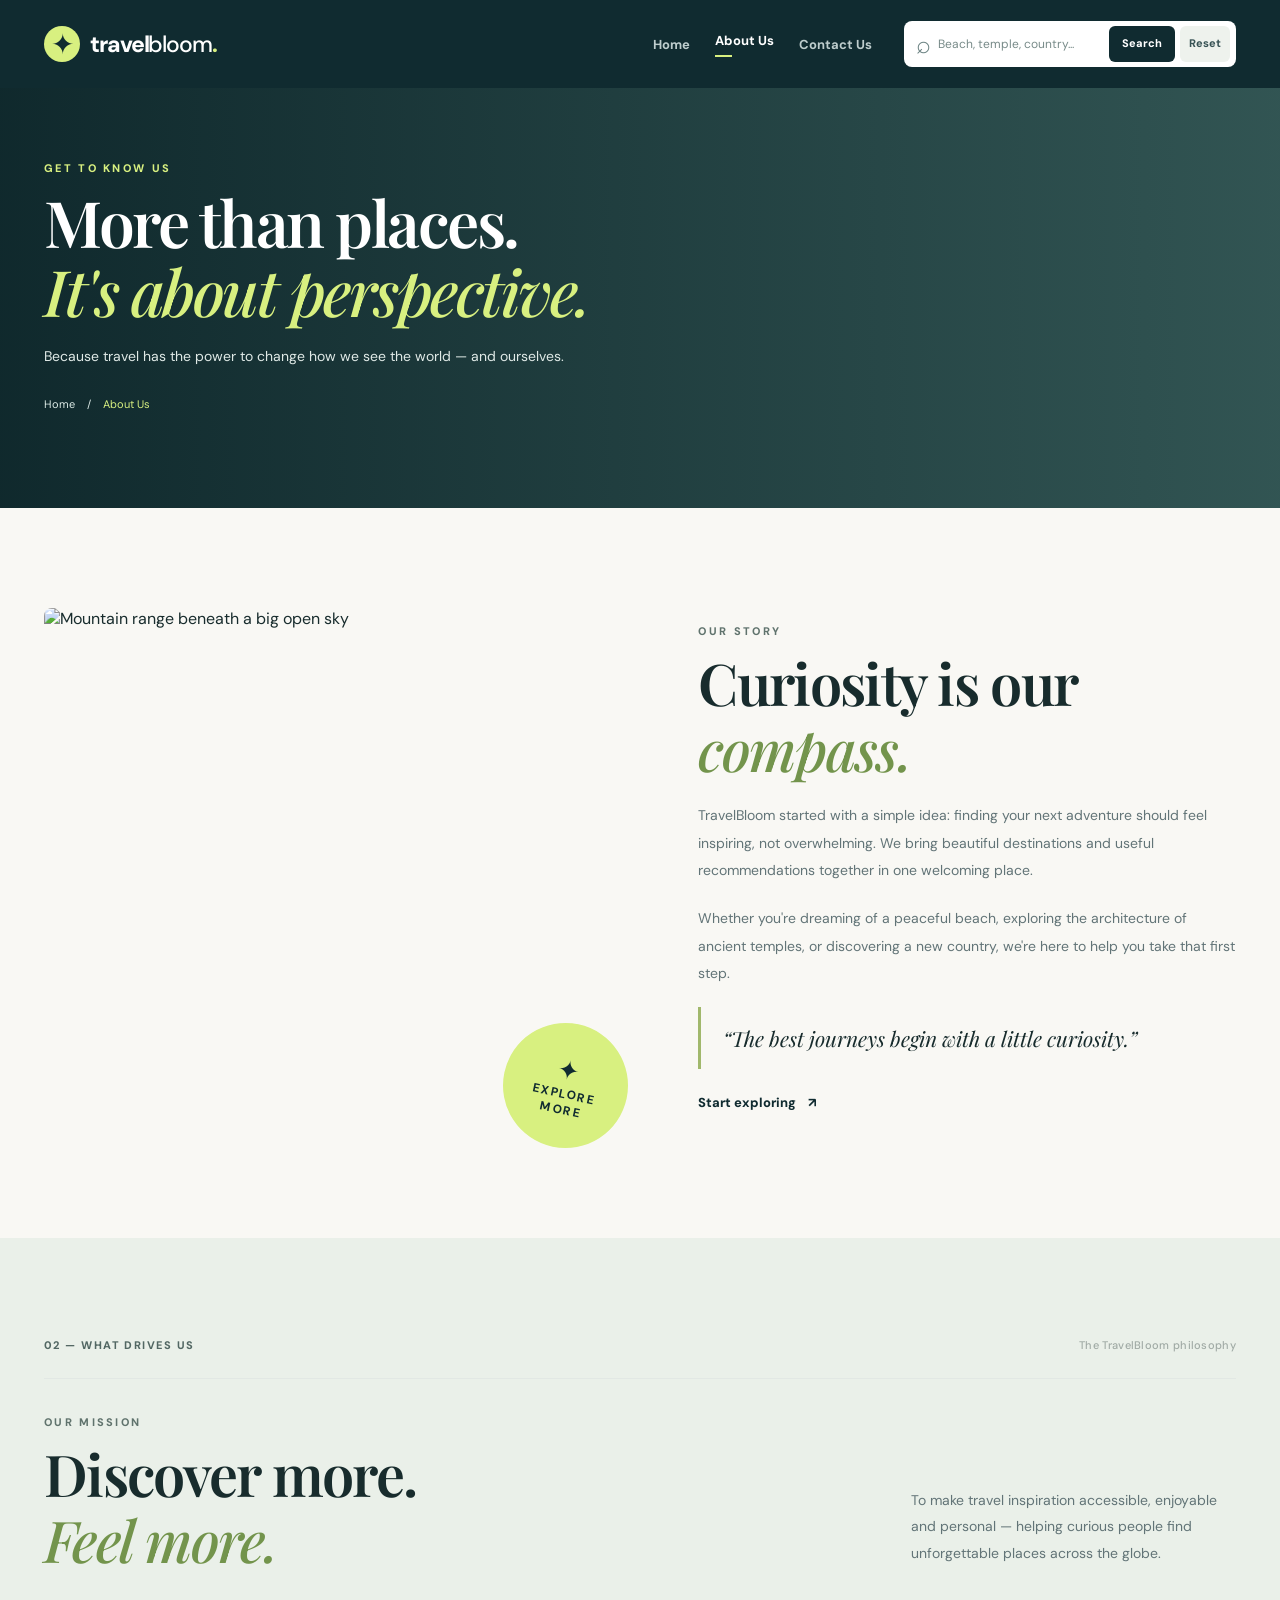
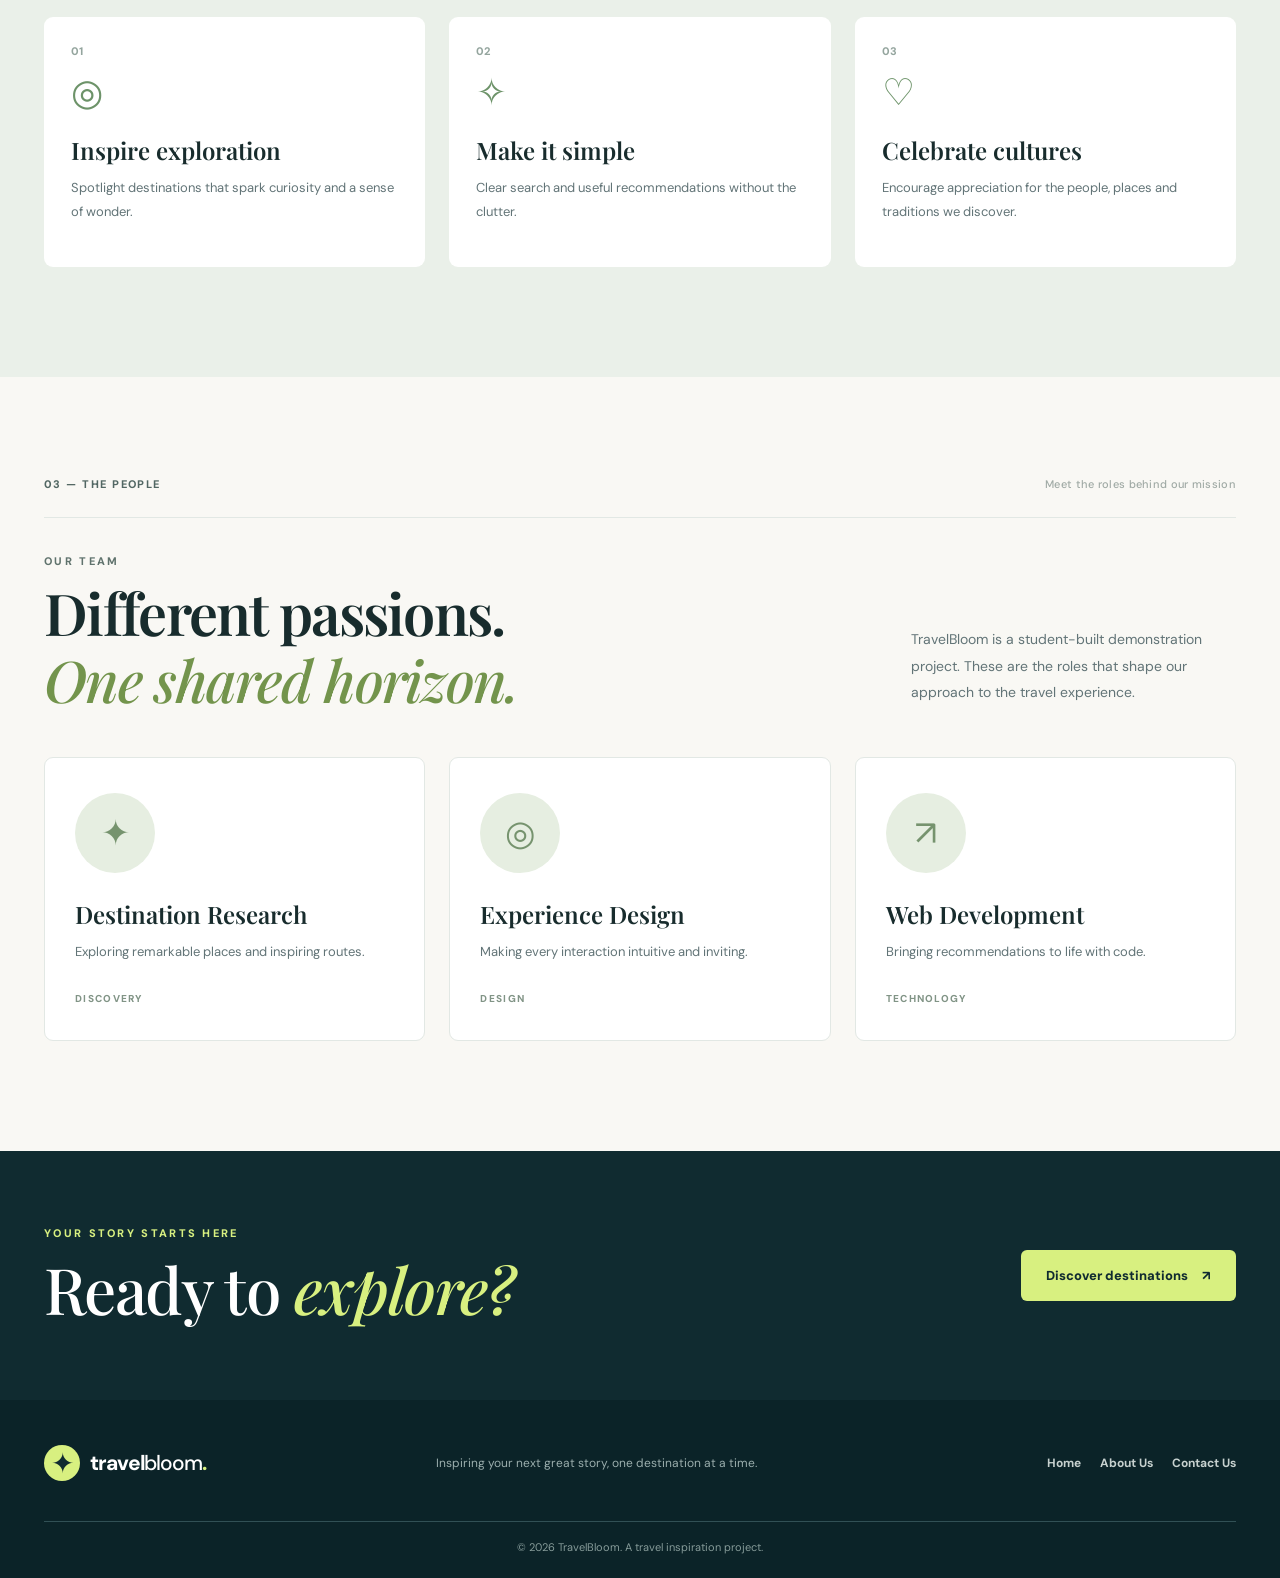
==== about.html @ 85ecaafb "Build responsive travel recommendation website" ====
<!doctype html>
<html lang="en">
<head>
  <meta charset="UTF-8">
  <meta name="viewport" content="width=device-width, initial-scale=1">
  <meta name="description" content="Learn about TravelBloom, our mission, values and the team behind your travel inspiration.">
  <meta name="theme-color" content="#102b30">
  <title>About Us | TravelBloom</title>
  <link rel="preconnect" href="https://images.unsplash.com">
  <link rel="stylesheet" href="styles.css">
  <script src="script.js" defer></script>
</head>
<body data-page="about">
  <a class="skip-link" href="#main-content">Skip to main content</a>
  <header class="site-header">
    <div class="nav-shell container">
      <a class="brand" href="index.html" aria-label="TravelBloom home"><span class="brand-icon" aria-hidden="true">✦</span><span>travel<span class="brand-accent">bloom</span><span class="brand-dot">.</span></span></a>
      <button class="menu-toggle" type="button" id="menu-toggle" aria-label="Toggle navigation" aria-expanded="false" aria-controls="primary-nav"><span></span><span></span><span></span></button>
      <nav class="primary-nav" id="primary-nav" aria-label="Main navigation"><a class="nav-link" href="index.html">Home</a><a class="nav-link active" aria-current="page" href="about.html">About Us</a><a class="nav-link" href="contact.html">Contact Us</a></nav>
      <form class="nav-search" id="search-form" action="index.html" method="get" role="search">
        <label class="sr-only" for="search-input">Search for a destination</label><span class="search-icon" aria-hidden="true">⌕</span>
        <input id="search-input" name="q" type="search" autocomplete="off" placeholder="Beach, temple, country..." maxlength="80" required>
        <button class="btn btn-search" type="submit">Search</button><button class="btn btn-clear" type="reset">Reset</button>
      </form>
    </div>
  </header>
  <main id="main-content">
    <section class="subhero about-subhero"><div class="container subhero-content"><p class="eyebrow light-eyebrow">GET TO KNOW US</p><h1>More than places.<br><em>It's about perspective.</em></h1><p>Because travel has the power to change how we see the world — and ourselves.</p><div class="breadcrumb"><a href="index.html">Home</a><span>/</span><span>About Us</span></div></div></section>
    <section class="section-pad about-story"><div class="container story-grid">
      <div class="story-visual"><img src="https://images.unsplash.com/photo-1464822759023-fed622ff2c3b?auto=format&amp;fit=crop&amp;w=1100&amp;q=85" alt="Mountain range beneath a big open sky" loading="lazy"><div class="story-stamp"><span>✦</span><strong>EXPLORE<br>MORE</strong></div></div>
      <div class="story-copy"><p class="eyebrow">OUR STORY</p><h2>Curiosity is our <em>compass.</em></h2><p>TravelBloom started with a simple idea: finding your next adventure should feel inspiring, not overwhelming. We bring beautiful destinations and useful recommendations together in one welcoming place.</p><p>Whether you're dreaming of a peaceful beach, exploring the architecture of ancient temples, or discovering a new country, we're here to help you take that first step.</p><div class="story-quote">“The best journeys begin with a little curiosity.”</div><a href="index.html#discover" class="text-action">Start exploring <span aria-hidden="true">↗</span></a></div>
    </div></section>
    <section class="mission-section section-pad"><div class="container"><div class="section-topline"><span class="section-index">02 — WHAT DRIVES US</span><span class="section-top-note">The TravelBloom philosophy</span></div><div class="section-heading-row"><div><p class="eyebrow">OUR MISSION</p><h2>Discover more.<br><em>Feel more.</em></h2></div><p class="section-intro">To make travel inspiration accessible, enjoyable and personal — helping curious people find unforgettable places across the globe.</p></div><div class="mission-grid"><article class="mission-card"><span class="mission-number">01</span><span class="mission-icon" aria-hidden="true">◎</span><h3>Inspire exploration</h3><p>Spotlight destinations that spark curiosity and a sense of wonder.</p></article><article class="mission-card"><span class="mission-number">02</span><span class="mission-icon" aria-hidden="true">✧</span><h3>Make it simple</h3><p>Clear search and useful recommendations without the clutter.</p></article><article class="mission-card"><span class="mission-number">03</span><span class="mission-icon" aria-hidden="true">♡</span><h3>Celebrate cultures</h3><p>Encourage appreciation for the people, places and traditions we discover.</p></article></div></div></section>
    <section class="team-section section-pad"><div class="container"><div class="section-topline"><span class="section-index">03 — THE PEOPLE</span><span class="section-top-note">Meet the roles behind our mission</span></div><div class="section-heading-row"><div><p class="eyebrow">OUR TEAM</p><h2>Different passions.<br><em>One shared horizon.</em></h2></div><p class="section-intro">TravelBloom is a student-built demonstration project. These are the roles that shape our approach to the travel experience.</p></div><div class="team-grid"><article class="team-card"><span class="team-avatar">✦</span><h3>Destination Research</h3><p>Exploring remarkable places and inspiring routes.</p><span class="team-role">DISCOVERY</span></article><article class="team-card"><span class="team-avatar">◎</span><h3>Experience Design</h3><p>Making every interaction intuitive and inviting.</p><span class="team-role">DESIGN</span></article><article class="team-card"><span class="team-avatar">↗</span><h3>Web Development</h3><p>Bringing recommendations to life with code.</p><span class="team-role">TECHNOLOGY</span></article></div></div></section>
    <section class="closing-cta"><div class="container closing-inner"><div><p class="eyebrow light-eyebrow">YOUR STORY STARTS HERE</p><h2>Ready to <em>explore?</em></h2></div><a class="btn btn-primary btn-large" href="index.html#discover">Discover destinations <span aria-hidden="true">↗</span></a></div></section>
  </main>
  <footer class="site-footer"><div class="container footer-inner"><a class="brand footer-brand" href="index.html"><span class="brand-icon" aria-hidden="true">✦</span><span>travel<span class="brand-accent">bloom</span><span class="brand-dot">.</span></span></a><p>Inspiring your next great story, one destination at a time.</p><div class="footer-links"><a href="index.html">Home</a><a href="about.html">About Us</a><a href="contact.html">Contact Us</a></div><span class="copyright">© 2026 TravelBloom. A travel inspiration project.</span></div></footer>
</body>
</html>
---- styles.css ----
@import url('https://fonts.googleapis.com/css2?family=DM+Sans:wght@400;500;600;700;800&family=Playfair+Display:ital,wght@0,500;0,600;0,700;1,500;1,600&display=swap');
:root{--pine:#102b30;--pine-2:#193b3e;--cream:#f9f8f4;--paper:#fff;--ink:#182c2d;--muted:#627477;--line:#e2e8e4;--accent:#d8f080;--accent-dark:#a4bf41;--serif:'Playfair Display',Georgia,serif;--sans:'DM Sans',Arial,sans-serif;--radius:16px}
*{box-sizing:border-box}
html{scroll-behavior:smooth}
body{margin:0;background:var(--cream);color:var(--ink);font-family:var(--sans);-webkit-font-smoothing:antialiased}
button,input,textarea,select{font:inherit}
button{cursor:pointer}
a{color:inherit;text-decoration:none}
img{display:block;max-width:100%}
h1,h2,h3,p{margin-top:0}
[hidden]{display:none!important}
.container{width:min(1260px,calc(100% - 88px));margin-inline:auto}
.sr-only{position:absolute;width:1px;height:1px;overflow:hidden;clip:rect(0,0,0,0);white-space:nowrap}
.skip-link{position:fixed;z-index:1000;top:-100px;left:12px;background:#fff;color:#102b30;padding:12px}
.skip-link:focus{top:12px}
:focus-visible{outline:3px solid #9cce46;outline-offset:3px}
.site-header{position:relative;background:var(--pine);z-index:20}
.nav-shell{display:flex;align-items:center;min-height:88px;gap:32px}
.brand{display:inline-flex;align-items:center;gap:10px;color:#fff;white-space:nowrap;font-size:23px;font-weight:800;letter-spacing:-1.1px}
.brand-icon{width:36px;height:36px;display:grid;place-items:center;background:var(--accent);border-radius:50%;color:var(--pine);font-size:28px;font-weight:400}
.brand-accent{font-weight:500}
.brand-dot{color:var(--accent)}
.primary-nav{display:flex;align-items:center;gap:25px;margin-left:auto}
.nav-link{color:#becdcd;white-space:nowrap;font-size:13px;font-weight:700;transition:color .2s}
.nav-link:hover,.nav-link.active{color:#fff}
.nav-link.active:after{content:'';display:block;width:17px;height:2px;margin-top:6px;background:var(--accent)}
.nav-search{display:flex;align-items:center;gap:5px;background:#fff;border-radius:8px;padding:5px 6px 5px 12px;min-width:332px}
.search-icon{font-size:25px;line-height:1;color:#698181}
.nav-search input{width:145px;min-width:0;flex:1;outline:0;border:0;color:#213436;background:transparent;font-size:12px}
.nav-search input::placeholder{color:#788b89}
.nav-search input::-webkit-search-cancel-button{cursor:pointer}
.btn{display:inline-flex;align-items:center;justify-content:center;gap:14px;border:0;font-weight:800;line-height:1.2;border-radius:6px;transition:transform .2s,background .2s,color .2s}
.btn:hover{transform:translateY(-1px)}
.btn-search{padding:11px 13px;background:var(--pine);color:white;font-size:11px}
.btn-clear{padding:11px 9px;background:#eef2ed;color:#385355;font-size:11px}
.btn-primary{background:var(--accent);color:var(--pine)}
.btn-primary:hover{background:#edffab}
.btn-large{padding:18px 25px;font-size:13px}
.menu-toggle{display:none}
.eyebrow{font-size:11px;letter-spacing:2.3px;font-weight:800;color:#60736d}
.light-eyebrow{color:var(--accent)}
.eyebrow-line{display:inline-block;width:27px;height:1px;background:var(--accent);vertical-align:middle;margin-right:12px}
.hero{position:relative;min-height:646px;isolation:isolate;overflow:hidden;color:#fff}
.hero-backdrop,.hero-shade{position:absolute;inset:0;z-index:-1}
.hero-backdrop{background:#527b7a url('https://images.unsplash.com/photo-1464822759023-fed622ff2c3b?auto=format&fit=crop&w=2000&q=88') center 50%/cover no-repeat;transform:scale(1.015)}
.hero-shade{background:linear-gradient(90deg,rgba(7,30,35,.82) 0%,rgba(9,32,35,.60) 43%,rgba(9,32,35,.09) 100%),linear-gradient(0deg,rgba(12,31,32,.28),transparent 40%)}
.hero-content{min-height:588px;display:flex;align-items:center;justify-content:space-between;gap:40px}
.hero-copy{max-width:760px;padding:65px 0 40px}
.hero h1,.subhero h1{font-family:var(--serif);font-size:clamp(51px,6.3vw,90px);line-height:1.075;letter-spacing:-2.5px;font-weight:600;margin:23px 0 24px}
.hero h1 em,.subhero h1 em{font-weight:500;color:var(--accent)}
.hero-description{max-width:500px;font-size:15px;line-height:1.9;color:#e2eae6;margin-bottom:30px}
.hero-actions{display:flex;align-items:center;gap:31px}
.hero-text-link{font-size:13px;font-weight:800;display:flex;gap:12px;align-items:center}
.hero-text-link:hover,.text-action:hover{color:var(--accent-dark)}
.hero-caption{align-self:flex-end;margin-bottom:95px;display:flex;gap:13px;align-items:center;font-family:var(--serif);font-style:italic;font-size:19px;line-height:1.5;white-space:nowrap}
.caption-marker{font-family:var(--sans);color:var(--accent);font-size:39px;font-style:normal}
.hero-bottom{height:58px;display:flex;justify-content:space-between;align-items:center;border-top:1px solid rgba(255,255,255,.24);font-size:10px;letter-spacing:1.8px;font-weight:800;color:#e4e8df}
.scroll-hint{display:flex;gap:16px;align-items:center}
.scroll-hint span{font-size:18px}
.section-pad{padding:100px 0 110px}
.explore-section{background:var(--cream);scroll-margin-top:15px}
.section-topline{display:flex;align-items:center;justify-content:space-between;padding-bottom:26px;border-bottom:1px solid var(--line);margin-bottom:36px;font-size:11px;letter-spacing:1.45px;font-weight:800}
.section-index{color:#526763}
.section-top-note{color:#a0aaa5;font-weight:500;letter-spacing:.3px}
.section-heading-row{display:flex;justify-content:space-between;gap:45px;align-items:flex-end;margin-bottom:32px}
.section-heading-row h2,.story-copy h2,.contact-info h2{font-family:var(--serif);font-size:clamp(38px,4.5vw,61px);letter-spacing:-1.7px;line-height:1.15;margin:10px 0 0;font-weight:600}
.section-heading-row h2 em,.story-copy h2 em,.contact-info h2 em{font-weight:500;color:#73944c}
.section-intro{max-width:325px;color:var(--muted);font-size:14px;line-height:1.9;margin-bottom:6px}
.search-suggestions{display:flex;align-items:center;flex-wrap:wrap;gap:10px;padding:20px 0 32px;border-bottom:1px solid var(--line)}
.suggestions-label{font-size:10px;font-weight:800;letter-spacing:1.5px;color:#75857f;margin-right:14px}
.chip{border:1px solid #dce5df;background:#fff;color:#293f3e;border-radius:100px;padding:11px 17px;font-size:12px;font-weight:800;transition:background .2s,transform .2s}
.chip:hover{background:var(--accent);border-color:var(--accent);transform:translateY(-2px)}
.chip span{padding-left:10px}
.featured-section,.results-section{padding-top:42px}
.featured-header,.results-heading-row{display:flex;justify-content:space-between;gap:24px;align-items:center;margin-bottom:26px}
.featured-header h3,.results-heading-row h3{font-family:var(--serif);font-size:27px;font-weight:600;letter-spacing:-.5px;margin:0}
.featured-header>span{font-size:10px;color:#75857f;font-weight:800;letter-spacing:1.4px}
.feature-grid{display:grid;grid-template-columns:repeat(3,minmax(0,1fr));gap:22px}
.feature-card{position:relative;display:block;padding:0;width:100%;aspect-ratio:0.86;border:0;border-radius:8px;overflow:hidden;text-align:left;background:#587472;color:#fff}
.feature-card img{height:100%;width:100%;object-fit:cover;transition:transform .5s}
.feature-card:hover img{transform:scale(1.06)}
.feature-overlay{position:absolute;inset:0;background:linear-gradient(0deg,rgba(2,22,23,.83),transparent 48%,rgba(4,22,23,.28))}
.feature-number{position:absolute;left:26px;top:26px;font-size:10px;font-weight:800;letter-spacing:2px}
.feature-bottom{position:absolute;bottom:28px;left:26px;right:26px;display:flex;justify-content:space-between;align-items:flex-end;gap:18px}
.feature-bottom strong{display:block;font-family:var(--serif);font-size:31px;font-weight:500;line-height:1.1;letter-spacing:-.5px}
.feature-bottom small{display:block;font-size:12px;color:#d5e1d6;margin-top:10px}
.feature-arrow{height:43px;width:43px;border:1px solid #ffffffa0;display:grid;place-items:center;border-radius:50%;font-size:21px;flex:none}
.results-heading-row h3{font-size:36px}
.results-heading-row .eyebrow{margin-bottom:8px}
.results-count{border-radius:30px;background:#e7ede3;padding:9px 15px;color:#3d5d56;font-size:12px;font-weight:800}
.results-grid{display:grid;grid-template-columns:repeat(3,minmax(0,1fr));gap:26px}
.destination-card{border-radius:12px;overflow:hidden;background:#fff;border:1px solid var(--line);box-shadow:0 10px 25px rgba(16,43,48,.04);display:flex;flex-direction:column}
.destination-media{height:245px;display:grid;grid-template-columns:1fr 31%;gap:5px;background:#c3d3c9}
.destination-media img{width:100%;height:100%;object-fit:cover;min-width:0}
.destination-media img:nth-child(2){object-position:center}
.destination-content{padding:25px 24px 26px;display:flex;flex-direction:column;flex:1}
.destination-category{font-size:10px;letter-spacing:1.5px;color:#64805b;font-weight:800;margin-bottom:11px}
.destination-content h4{font-family:var(--serif);font-size:25px;font-weight:600;line-height:1.2;letter-spacing:-.3px;margin:0 0 11px}
.destination-content p{color:var(--muted);font-size:13px;line-height:1.75;margin-bottom:20px;flex:1}
.destination-bottom{display:flex;align-items:center;justify-content:space-between;gap:10px;padding-top:16px;border-top:1px solid var(--line);font-size:11px;color:#71837d;font-weight:800}
.destination-bottom span:last-child{color:var(--pine);font-size:15px}
.empty-state{text-align:center;border:1px dashed #b5cabc;background:#fff;border-radius:12px;padding:50px}
.empty-icon{font-size:48px;color:#89a46c}
.empty-state h3{font-family:var(--serif);font-size:31px}
.empty-state p{color:var(--muted);font-size:14px}
.empty-state .btn{padding:14px 20px;margin-top:8px}
.values-strip{background:#e9efe7;padding:41px 0}
.values-grid{display:grid;grid-template-columns:repeat(3,1fr);gap:35px}
.value-item{display:flex;align-items:center;gap:17px}
.value-symbol{width:55px;height:55px;border-radius:50%;border:1px solid #b8cabe;display:grid;place-items:center;font-size:27px;color:#53715e;flex:none}
.value-item h3{font-size:14px;margin:0 0 5px}
.value-item p{font-size:12px;color:#788c82;margin:0}
.closing-cta{background:var(--pine);color:#fff;padding:75px 0}
.closing-inner{display:flex;justify-content:space-between;align-items:center;gap:30px}
.closing-inner h2{font-family:var(--serif);font-size:clamp(39px,5vw,66px);line-height:1.12;font-weight:500;letter-spacing:-1.6px;margin:13px 0 0}
.closing-inner h2 em{color:var(--accent)}
.site-footer{background:#0b2328;color:#c7d1cf;padding:45px 0 24px}
.footer-inner{display:grid;grid-template-columns:1.2fr 1.5fr 1fr;align-items:center;gap:15px}
.footer-brand{font-size:21px}
.footer-inner>p{font-size:12px;color:#9baead;margin:0}
.footer-links{display:flex;justify-content:flex-end;gap:19px;font-size:12px;font-weight:700}
.footer-links a:hover{color:var(--accent)}
.copyright{grid-column:1/-1;margin-top:25px;padding-top:18px;border-top:1px solid #315055;color:#869b99;font-size:11px;text-align:center}
.subhero{position:relative;min-height:420px;color:#fff;background-color:#4e7973;background-size:cover;background-position:center}
.about-subhero{background-image:linear-gradient(90deg,rgba(7,30,35,.88),rgba(7,30,35,.4)),url('https://images.unsplash.com/photo-1501785888041-af3ef285b470?auto=format&fit=crop&w=1900&q=82')}
.contact-subhero{background-image:linear-gradient(90deg,rgba(7,30,35,.88),rgba(7,30,35,.34)),url('https://images.unsplash.com/photo-1470770841072-f978cf4d019e?auto=format&fit=crop&w=1900&q=82')}
.subhero-content{padding:73px 0 56px}
.subhero h1{font-size:clamp(43px,5vw,69px);margin:13px 0 18px}
.subhero-content>p:not(.eyebrow){max-width:600px;color:#e0eae7;line-height:1.8;font-size:14px}
.breadcrumb{display:flex;align-items:center;gap:12px;margin-top:28px;font-size:11px;color:#dceae6}
.breadcrumb a:hover{color:var(--accent)}
.breadcrumb span:last-child{color:var(--accent)}
.story-grid{display:grid;grid-template-columns:1.05fr 1fr;align-items:center;gap:90px}
.story-visual{height:520px;position:relative}
.story-visual img{height:100%;width:100%;object-fit:cover;border-radius:8px}
.story-stamp{position:absolute;bottom:-20px;right:-20px;width:125px;height:125px;border-radius:50%;background:var(--accent);color:var(--pine);display:flex;align-items:center;justify-content:center;flex-direction:column;transform:rotate(12deg);text-align:center}
.story-stamp span{font-size:26px}
.story-stamp strong{font-size:12px;letter-spacing:1.7px;line-height:1.3}
.story-copy>p:not(.eyebrow){font-size:14px;color:var(--muted);line-height:1.95;margin-top:21px}
.story-quote{padding:17px 0 17px 22px;border-left:3px solid #a1b86c;font-family:var(--serif);font-style:italic;font-size:21px;margin:20px 0 22px}
.text-action{display:inline-flex;gap:12px;color:var(--pine);font-size:13px;font-weight:800}
.mission-section{background:#eaf0e9}
.mission-grid,.team-grid{display:grid;grid-template-columns:repeat(3,1fr);gap:24px;margin-top:45px}
.mission-card{background:#fff;min-height:250px;border-radius:9px;padding:27px;display:flex;flex-direction:column}
.mission-number{font-size:11px;color:#94a59e;font-weight:800}
.mission-icon{margin:10px 0 18px;color:#6d9369;font-size:37px}
.mission-card h3,.team-card h3{font-family:var(--serif);font-size:24px;font-weight:600;margin:0 0 10px}
.mission-card p,.team-card p{font-size:13px;line-height:1.8;color:var(--muted);margin:0}
.team-card{padding:35px 30px;background:#fff;border:1px solid var(--line);border-radius:9px}
.team-avatar{display:grid;place-items:center;width:80px;height:80px;background:#e6eee1;border-radius:50%;font-size:35px;color:#76936e;margin-bottom:25px}
.team-role{display:block;font-size:10px;letter-spacing:1.3px;font-weight:800;margin-top:29px;color:#819486}
.contact-grid{display:grid;grid-template-columns:.9fr 1.1fr;gap:80px;align-items:start}
.contact-info h2{font-size:clamp(39px,4.3vw,55px)}
.contact-lead{font-size:14px;line-height:1.95;color:var(--muted);max-width:440px;margin:26px 0 32px}
.contact-info-items{display:grid;gap:24px}
.info-item{display:flex;align-items:flex-start;gap:16px}
.info-icon{width:48px;height:48px;background:#e6eddf;border-radius:50%;display:grid;place-items:center;color:#68835f;font-size:24px;flex:none}
.info-item h3{margin:2px 0 6px;font-size:14px}
.info-item p{font-size:12px;color:var(--muted);line-height:1.7;margin:0}
.info-item .text-action{font-size:12px;margin-top:11px}
.contact-photo{position:relative;margin-top:44px;height:215px;overflow:hidden;border-radius:8px}
.contact-photo img{width:100%;height:100%;object-fit:cover}
.contact-photo>span{position:absolute;bottom:18px;left:20px;right:20px;color:#fff;font-size:11px;letter-spacing:1.8px;font-weight:800;display:flex;justify-content:space-between}
.contact-form-shell{background:#fff;border:1px solid var(--line);border-radius:12px;padding:43px 44px;box-shadow:0 15px 50px rgba(14,35,36,.05)}
.form-mark{color:#849b67;font-size:31px}
.form-heading .eyebrow{margin:16px 0 10px}
.form-heading h3{font-family:var(--serif);font-size:31px;font-weight:600;letter-spacing:-.5px;margin:0 0 7px}
.form-heading>p:last-child{font-size:12px;color:#87958d;margin-bottom:28px}
.form-row{display:grid;grid-template-columns:1fr 1fr;gap:16px}
.form-field{margin-bottom:20px}
.form-field label{display:block;font-size:12px;font-weight:800;color:#334a47;margin-bottom:10px}
.form-field label span{color:#a97453}
.form-field input,.form-field select,.form-field textarea{width:100%;border:1px solid #dce5df;background:#f9fbf8;color:#253e3b;border-radius:6px;padding:14px;font-size:13px;outline:0;transition:border-color .2s,box-shadow .2s}
.form-field textarea{resize:vertical;min-height:155px}
.form-field input:focus,.form-field select:focus,.form-field textarea:focus{border-color:#7b9b5f;box-shadow:0 0 0 3px #a8c98e33}
.form-field input::placeholder,.form-field textarea::placeholder{color:#9aa7a1}
.btn-submit{width:100%;padding:17px 24px}
.form-disclaimer{font-size:11px;line-height:1.6;color:#839089;margin:13px 0 0}
.form-feedback{background:#e9f5e5;color:#2f6044;border:1px solid #b6d7a9;padding:12px 14px;font-size:12px;line-height:1.6;margin:14px 0 0;border-radius:5px}
@media(max-width:1200px){.container{width:min(1100px,calc(100% - 60px))}.nav-shell{gap:20px}.primary-nav{gap:16px}.nav-search{min-width:280px}.nav-search input{width:105px}.brand{font-size:21px}.hero-caption{display:none}.story-grid,.contact-grid{gap:50px}}
@media(max-width:900px){.container{width:calc(100% - 44px)}.nav-shell{flex-wrap:wrap;padding-block:17px;gap:0;justify-content:space-between}.menu-toggle{display:flex;flex-direction:column;gap:5px;justify-content:center;order:2;border:1px solid #688181;background:transparent;width:41px;height:39px;padding:10px;border-radius:7px}.menu-toggle span{height:2px;width:100%;background:#fff}.primary-nav{order:4;width:100%;display:none;margin:15px 0 0;padding:16px 0;border-top:1px solid #416064;flex-direction:column;align-items:flex-start;gap:17px}.primary-nav.is-open{display:flex}.nav-search{order:3;flex:0 0 100%;margin-top:15px}.nav-search input{width:auto}.hero-content{min-height:535px}.hero{min-height:590px}.hero h1{font-size:clamp(49px,7vw,70px)}.feature-grid,.results-grid{gap:14px}.feature-bottom{left:16px;right:16px;bottom:20px}.feature-bottom strong{font-size:23px}.feature-number{left:16px}.feature-arrow{width:35px;height:35px}.destination-media{height:185px}.destination-content{padding:19px}.destination-content h4{font-size:22px}.values-grid{gap:14px}.story-grid,.contact-grid{grid-template-columns:1fr;gap:48px}.story-visual{height:400px}.contact-photo{max-width:640px}.footer-inner{grid-template-columns:1fr 1fr}.footer-inner>p{display:none}}
@media(max-width:640px){.container{width:calc(100% - 34px)}.brand{font-size:21px}.nav-shell{min-height:unset}.nav-search{padding:5px}.nav-search input{font-size:12px}.btn-search,.btn-clear{padding:11px 10px}.hero{min-height:575px}.hero-content{min-height:520px}.hero-copy{padding:35px 0}.hero h1{font-size:clamp(45px,12vw,61px);letter-spacing:-1.8px}.hero-description{font-size:13px;max-width:380px}.hero-actions{gap:19px;flex-wrap:wrap}.btn-large{padding:15px 19px}.hero-bottom{font-size:9px}.scroll-hint{display:none}.section-pad{padding:65px 0 75px}.section-top-note{display:none}.section-heading-row{display:block}.section-heading-row h2,.story-copy h2,.contact-info h2{font-size:42px}.section-intro{margin-top:20px}.suggestions-label{flex-basis:100%}.feature-grid,.results-grid,.values-grid,.mission-grid,.team-grid{grid-template-columns:1fr}.feature-card{aspect-ratio:1.12}.feature-bottom strong{font-size:31px}.feature-arrow{height:43px;width:43px}.featured-header{align-items:flex-start}.featured-header>span{display:none}.results-heading-row{align-items:flex-start}.results-heading-row h3{font-size:29px}.destination-media{height:260px}.values-grid{gap:23px}.closing-inner{display:block}.closing-inner .btn{margin-top:27px}.closing-cta{padding:57px 0}.footer-inner{display:flex;flex-direction:column;gap:23px;text-align:center}.footer-links{justify-content:center}.copyright{width:100%;margin-top:0}.subhero{min-height:395px}.subhero-content{padding:65px 0 45px}.subhero h1{font-size:44px}.story-visual{height:340px}.story-stamp{width:95px;height:95px;right:-8px;bottom:-8px}.story-stamp strong{font-size:10px}.mission-grid,.team-grid{margin-top:30px}.contact-form-shell{padding:28px 20px}.form-row{grid-template-columns:1fr;gap:0}.contact-grid{gap:40px}.contact-info h2{font-size:40px}.contact-photo{height:190px}}
@media(prefers-reduced-motion:reduce){html{scroll-behavior:auto}*,*::before,*::after{transition:none!important;animation:none!important}}
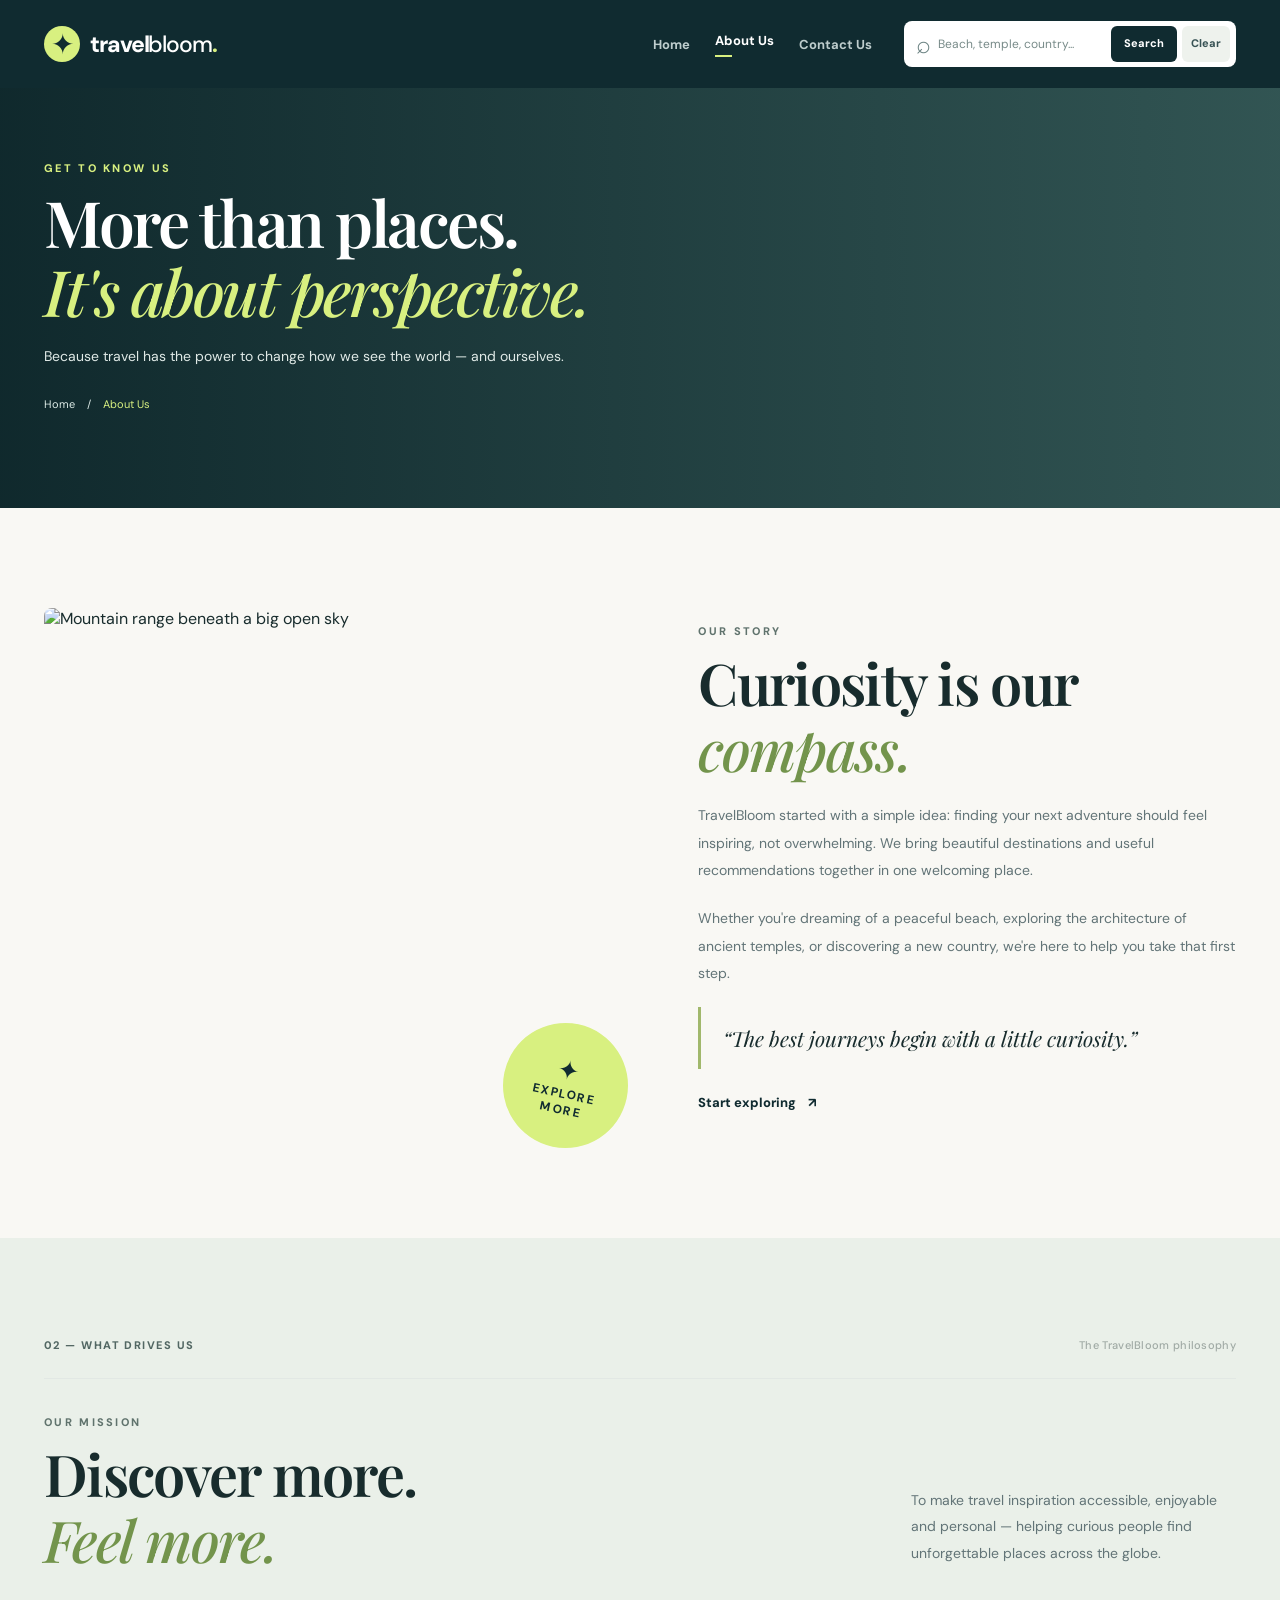
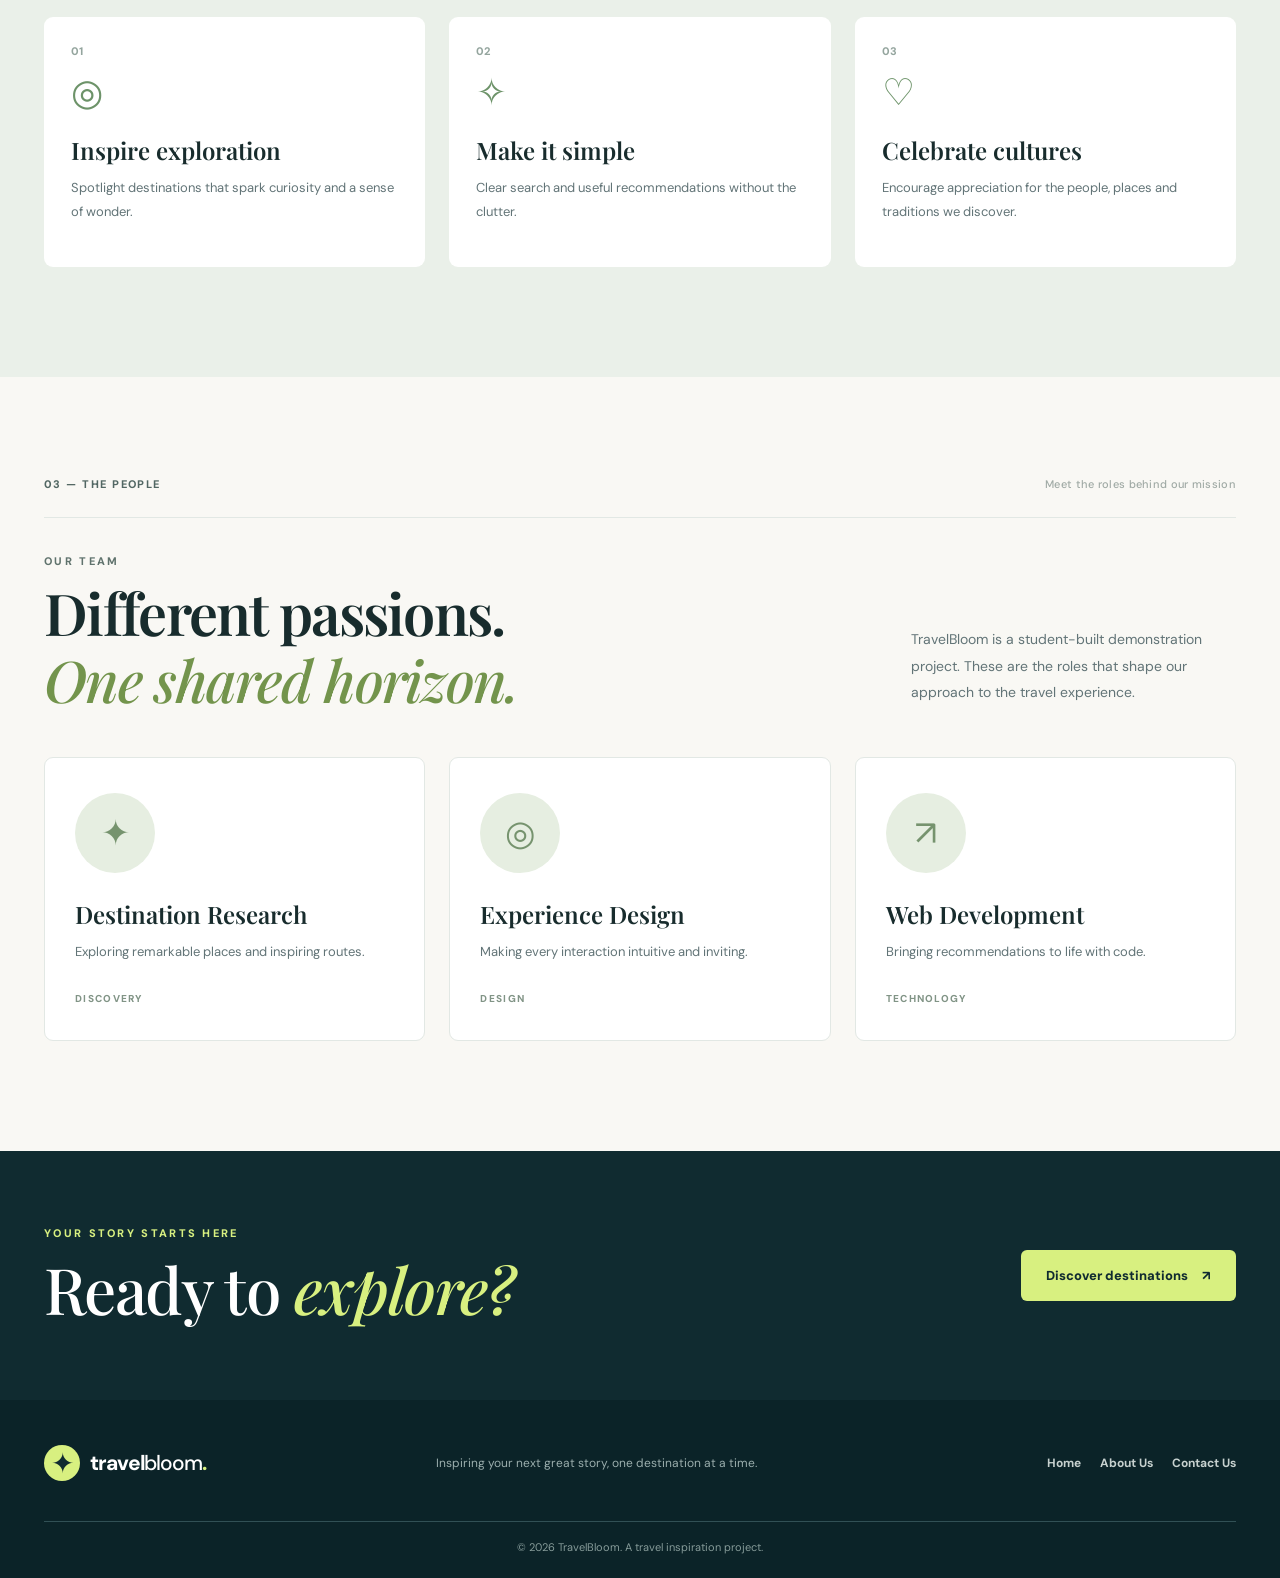
==== commit 0e59b67e: "Match Coursera rubric: label reset button Clear" ====
--- a/about.html
+++ b/about.html
@@ -20,7 +20,7 @@
       <form class="nav-search" id="search-form" action="index.html" method="get" role="search">
         <label class="sr-only" for="search-input">Search for a destination</label><span class="search-icon" aria-hidden="true">⌕</span>
         <input id="search-input" name="q" type="search" autocomplete="off" placeholder="Beach, temple, country..." maxlength="80" required>
-        <button class="btn btn-search" type="submit">Search</button><button class="btn btn-clear" type="reset">Reset</button>
+        <button class="btn btn-search" type="submit">Search</button><button class="btn btn-clear" type="reset">Clear</button>
       </form>
     </div>
   </header>
